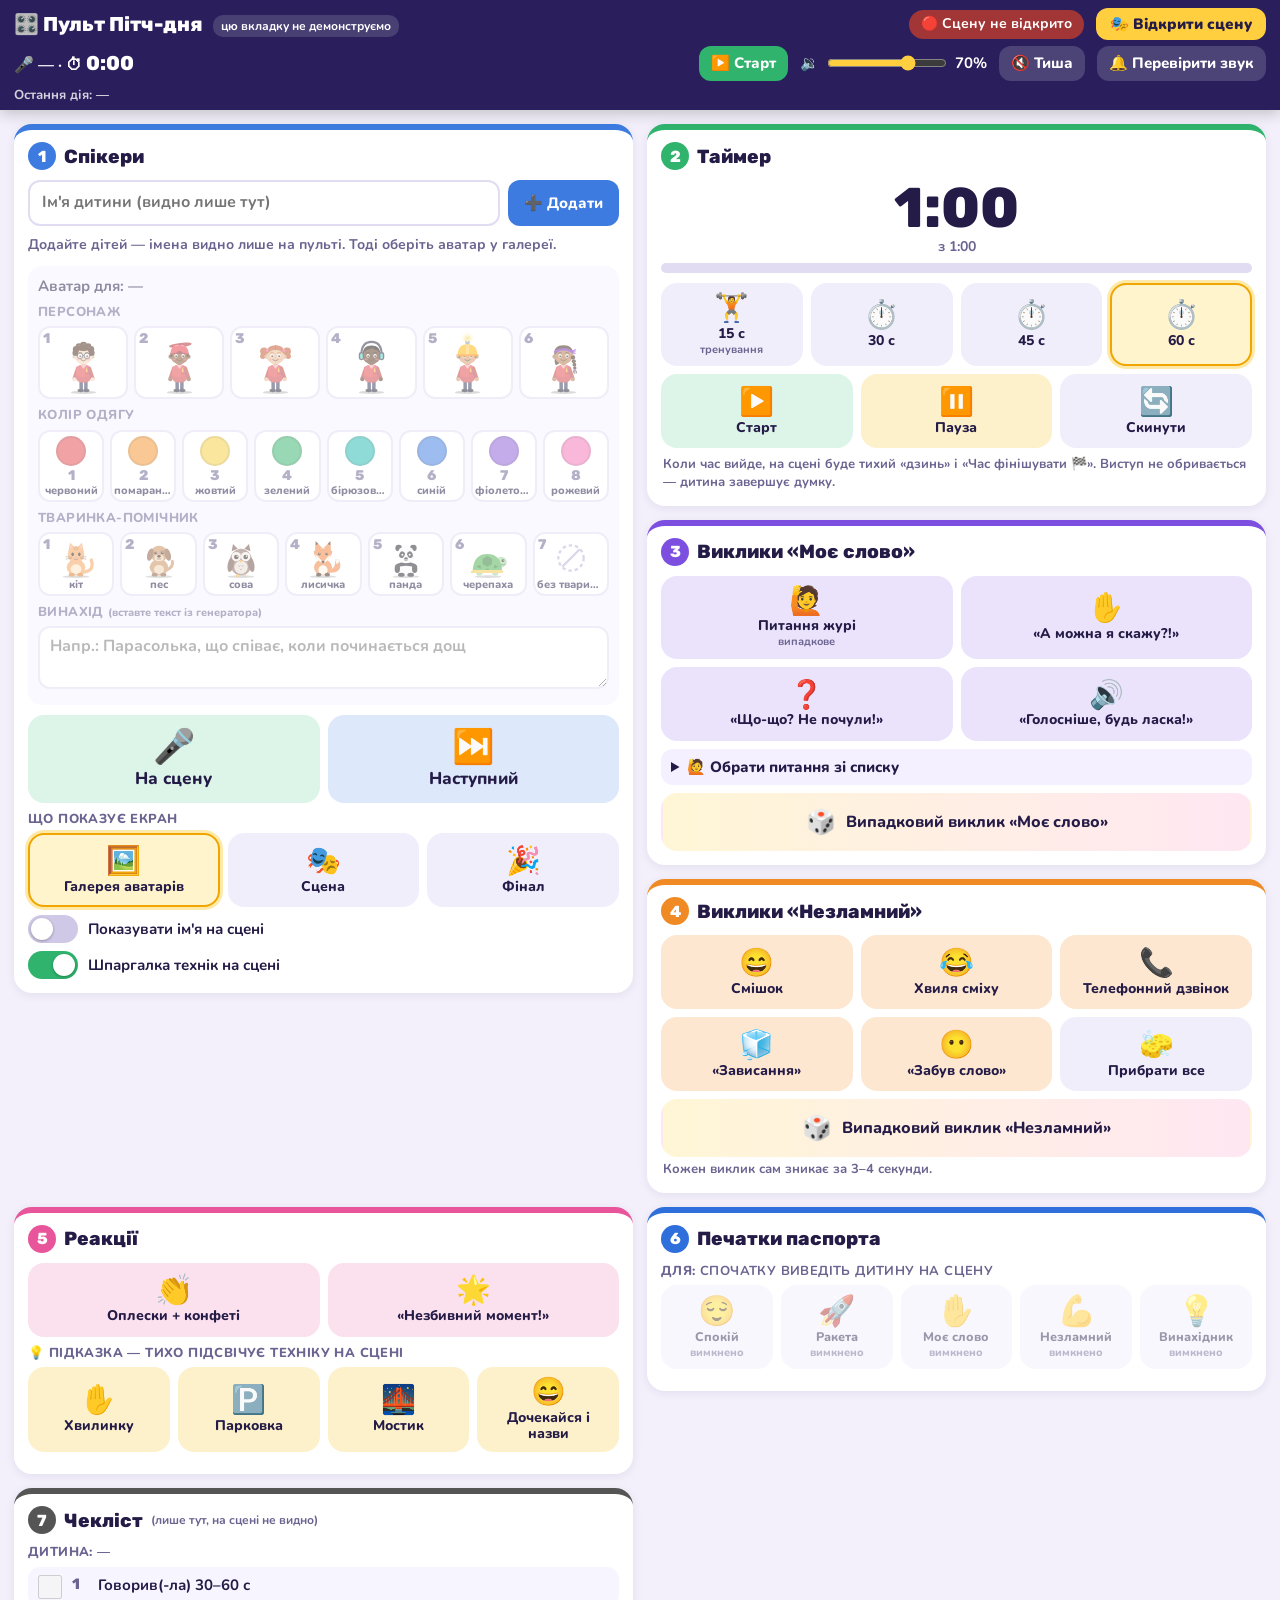
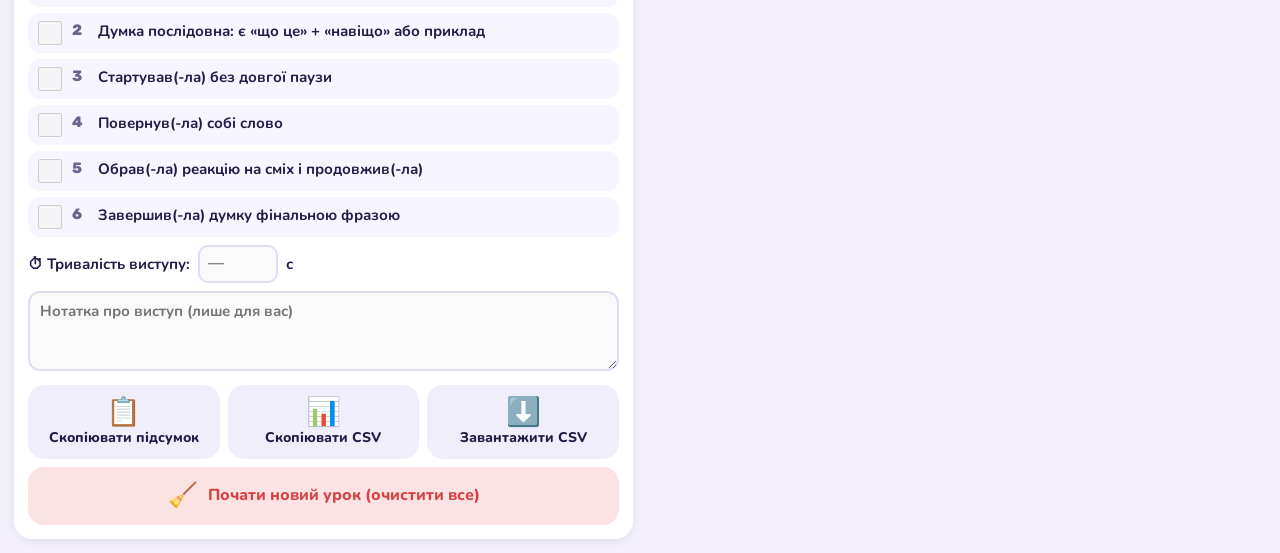
==== pult.html @ d5d0b556 "Сцена Пітч-дня: сцена, пульт, аватари, звуки, інструкція Co-Authored-By: Claude Opus 5.5 <noreply@an" ====
<!doctype html>
<html lang="uk">
<head>
  <meta charset="utf-8">
  <meta name="viewport" content="width=device-width, initial-scale=1">
  <title>Пульт Пітч-дня</title>
  <link rel="preconnect" href="https://fonts.googleapis.com">
  <link rel="preconnect" href="https://fonts.gstatic.com" crossorigin>
  <link href="https://fonts.googleapis.com/css2?family=Nunito:wght@600;700;800;900&family=Rubik:wght@700;800&display=swap" rel="stylesheet">
  <link rel="stylesheet" href="css/avatars.css">
  <link rel="stylesheet" href="css/pult.css">
</head>
<body>
  <header class="top">
    <div class="top-row">
      <div class="brand">🎛️ Пульт Пітч-дня <span class="nodemo">цю вкладку не демонструємо</span></div>
      <div id="status" class="status off">🔴 Сцену не відкрито</div>
      <a class="link-btn" href="stage.html" target="_blank" rel="noopener">🎭 Відкрити сцену</a>
    </div>
    <div class="top-row">
      <div class="now">🎤 <span id="now-name">—</span> · ⏱ <b id="now-time">0:00</b></div>
      <button id="hdr-start" class="mini-btn go" type="button">▶️ Старт</button>
      <label class="vol">🔉 <input id="volume" type="range" min="0" max="100" step="5"> <span id="vol-val">70%</span></label>
      <button id="mute" class="mini-btn" type="button">🔇 Тиша</button>
      <button id="test-sound" class="mini-btn" type="button">🔔 Перевірити звук</button>
    </div>
    <div class="last">Остання дія: <span id="last-action">—</span></div>
  </header>

  <main class="grid">
    <!-- 1. СПІКЕРИ -->
    <section class="block b-speakers">
      <h2><span class="num">1</span> Спікери</h2>
      <form id="add-form" class="add-row" autocomplete="off">
        <input id="new-name" type="text" placeholder="Ім'я дитини (видно лише тут)" maxlength="40">
        <button class="btn-inline" type="submit">➕ Додати</button>
      </form>
      <div id="speaker-list" class="speaker-list"></div>

      <div id="editor" class="editor">
        <div class="ed-title">Аватар для: <b id="ed-name">—</b></div>
        <div class="ed-label">Персонаж</div>
        <div id="pick-char" class="pick-row chars"></div>
        <div class="ed-label">Колір одягу</div>
        <div id="pick-color" class="pick-row colors"></div>
        <div class="ed-label">Тваринка-помічник</div>
        <div id="pick-pet" class="pick-row pets"></div>
        <div class="ed-label">Винахід <small>(вставте текст із генератора)</small></div>
        <textarea id="invention" rows="2" maxlength="120" placeholder="Напр.: Парасолька, що співає, коли починається дощ"></textarea>
      </div>

      <div class="btn-row two">
        <button id="to-stage" class="btn big green" type="button"><span class="e">🎤</span>На сцену</button>
        <button id="next" class="btn big blue" type="button"><span class="e">⏭️</span>Наступний</button>
      </div>

      <div class="ed-label">Що показує екран</div>
      <div class="btn-row three" id="modes">
        <button class="btn" data-mode="gallery" type="button"><span class="e">🖼️</span>Галерея аватарів</button>
        <button class="btn" data-mode="stage" type="button"><span class="e">🎭</span>Сцена</button>
        <button class="btn" data-mode="final" type="button"><span class="e">🎉</span>Фінал</button>
      </div>
      <div class="toggles">
        <label class="toggle"><input id="show-name" type="checkbox"><span></span> Показувати ім'я на сцені</label>
        <label class="toggle"><input id="show-cheat" type="checkbox"><span></span> Шпаргалка технік на сцені</label>
      </div>
    </section>

    <!-- 2. ТАЙМЕР -->
    <section class="block b-timer">
      <h2><span class="num">2</span> Таймер</h2>
      <div class="timer-box">
        <div id="t-display" class="t-display">0:00</div>
        <div class="t-of">з <span id="t-dur">1:00</span></div>
        <div class="t-bar"><div id="t-fill"></div></div>
      </div>
      <div class="btn-row four" id="durations">
        <button class="btn" data-d="15" type="button"><span class="e">🏋️</span>15 с<small>тренування</small></button>
        <button class="btn" data-d="30" type="button"><span class="e">⏱️</span>30 с</button>
        <button class="btn" data-d="45" type="button"><span class="e">⏱️</span>45 с</button>
        <button class="btn" data-d="60" type="button"><span class="e">⏱️</span>60 с</button>
      </div>
      <div class="btn-row three">
        <button id="t-start" class="btn green" type="button"><span class="e">▶️</span>Старт</button>
        <button id="t-pause" class="btn yellow" type="button"><span class="e">⏸️</span>Пауза</button>
        <button id="t-reset" class="btn" type="button"><span class="e">🔄</span>Скинути</button>
      </div>
      <p class="tip">Коли час вийде, на сцені буде тихий «дзинь» і «Час фінішувати 🏁». Виступ не обривається — дитина завершує думку.</p>
    </section>

    <!-- 3. МОЄ СЛОВО -->
    <section class="block b-word">
      <h2><span class="num">3</span> Виклики «Моє слово»</h2>
      <div class="btn-row two">
        <button class="btn violet" data-fx="question" type="button"><span class="e">🙋</span>Питання журі<small>випадкове</small></button>
        <button class="btn violet" data-fx="interrupt" type="button"><span class="e">✋</span>«А можна я скажу?!»</button>
        <button class="btn violet" data-fx="what" type="button"><span class="e">❓</span>«Що-що? Не почули!»</button>
        <button class="btn violet" data-fx="louder" type="button"><span class="e">🔊</span>«Голосніше, будь ласка!»</button>
      </div>
      <details class="questions">
        <summary>🙋 Обрати питання зі списку</summary>
        <div id="q-list" class="q-list"></div>
      </details>
      <button class="btn wide dice" data-random="word" type="button"><span class="e">🎲</span>Випадковий виклик «Моє слово»</button>
    </section>

    <!-- 4. НЕЗЛАМНИЙ -->
    <section class="block b-strong">
      <h2><span class="num">4</span> Виклики «Незламний»</h2>
      <div class="btn-row three">
        <button class="btn orange" data-fx="giggle" type="button"><span class="e">😄</span>Смішок</button>
        <button class="btn orange" data-fx="laughwave" type="button"><span class="e">😂</span>Хвиля сміху</button>
        <button class="btn orange" data-fx="phone" type="button"><span class="e">📞</span>Телефонний дзвінок</button>
        <button class="btn orange" data-fx="freeze" type="button"><span class="e">🧊</span>«Зависання»</button>
        <button class="btn orange" data-fx="forgot" type="button"><span class="e">😶</span>«Забув слово»</button>
        <button class="btn" data-fx="clear" type="button"><span class="e">🧽</span>Прибрати все</button>
      </div>
      <button class="btn wide dice" data-random="strong" type="button"><span class="e">🎲</span>Випадковий виклик «Незламний»</button>
      <p class="tip">Кожен виклик сам зникає за 3–4 секунди.</p>
    </section>

    <!-- 5. РЕАКЦІЇ -->
    <section class="block b-react">
      <h2><span class="num">5</span> Реакції</h2>
      <div class="btn-row two">
        <button class="btn pink" data-fx="applause" type="button"><span class="e">👏</span>Оплески + конфеті</button>
        <button class="btn pink" data-fx="star" type="button"><span class="e">🌟</span>«Незбивний момент!»</button>
      </div>
      <div class="ed-label">💡 Підказка — тихо підсвічує техніку на сцені</div>
      <div class="btn-row four" id="hints"></div>
    </section>

    <!-- 6. ПЕЧАТКИ -->
    <section class="block b-stamps">
      <h2><span class="num">6</span> Печатки паспорта</h2>
      <div class="ed-label">Для: <b id="stamps-for">—</b></div>
      <div class="btn-row five" id="stamp-btns"></div>
    </section>

    <!-- 7. ЧЕКЛІСТ -->
    <section class="block b-check">
      <h2><span class="num">7</span> Чекліст <small>(лише тут, на сцені не видно)</small></h2>
      <div class="ed-label">Дитина: <b id="check-for">—</b></div>
      <div id="checklist" class="checklist"></div>
      <label class="dur-row">⏱ Тривалість виступу:
        <input id="duration" type="number" min="0" max="600" placeholder="—"> с
        <span id="dur-hint" class="dur-hint"></span>
      </label>
      <textarea id="note" rows="3" placeholder="Нотатка про виступ (лише для вас)"></textarea>
      <div class="btn-row three">
        <button id="copy-text" class="btn" type="button"><span class="e">📋</span>Скопіювати підсумок</button>
        <button id="copy-csv" class="btn" type="button"><span class="e">📊</span>Скопіювати CSV</button>
        <button id="dl-csv" class="btn" type="button"><span class="e">⬇️</span>Завантажити CSV</button>
      </div>
      <button id="reset-all" class="btn wide danger" type="button"><span class="e">🧹</span>Почати новий урок (очистити все)</button>
    </section>
  </main>

  <div id="toast" class="toast"></div>

  <dialog id="copy-dialog">
    <p>Не вдалося скопіювати автоматично. Виділіть текст (Ctrl+A) і скопіюйте (Ctrl+C):</p>
    <textarea id="copy-area" rows="14"></textarea>
    <form method="dialog"><button class="btn-inline" type="submit">Готово</button></form>
  </dialog>

  <script src="js/data.js"></script>
  <script src="js/sync.js"></script>
  <script src="js/avatars.js"></script>
  <script src="js/pult.js"></script>
</body>
</html>
---- css/avatars.css ----
/* =========================================================
   Аватари: розміри й анімації (спільне для сцени і пульта)
   ========================================================= */
:root {
  --av-breathe-time: 3.4s;   /* «дихання» в очікуванні */
  --av-sway-time: 2.4s;      /* погойдування під час таймера */
  --av-blink-time: 4.6s;     /* кліпання очима */
}

.avatar { position: relative; display: flex; align-items: flex-end; height: 100%; }
.av-char-wrap { height: 100%; aspect-ratio: 200 / 302; flex: none; }
.av-char, .av-pet { display: block; width: 100%; height: 100%; overflow: visible; }
.av-pet-wrap { height: 44%; aspect-ratio: 1; flex: none; margin-left: -6%; margin-bottom: 1%; }

/* обличчя: за замовчуванням усмішка */
.m-open, .m-hmm, .p-laugh { display: none; }

/* ---------- живі анімації (лише на сцені: клас .live) ---------- */
.live .av-idle { transform-origin: 100px 282px; }
.live.breathe .av-idle { animation: av-breathe var(--av-breathe-time) ease-in-out infinite; }
.live.sway .av-idle    { animation: av-sway var(--av-sway-time) ease-in-out infinite; }
.live .eyes { transform-origin: 100px 105px; animation: av-blink var(--av-blink-time) infinite; }
.live .pet-body { transform-origin: 60px 116px; animation: pet-bob 2.3s ease-in-out infinite; }
.live .bulb-glow { transform-origin: 100px 18px; animation: bulb-glow 2.4s ease-in-out infinite; }

@keyframes av-breathe { 0%, 100% { transform: scale(1, 1); } 50% { transform: scale(1.012, 1.03); } }
@keyframes av-sway    { 0%, 100% { transform: rotate(-2.6deg); } 50% { transform: rotate(2.6deg); } }
@keyframes av-blink   { 0%, 92%, 100% { transform: scaleY(1); } 95% { transform: scaleY(.1); } }
@keyframes pet-bob    { 0%, 100% { transform: scale(1, 1); } 50% { transform: scale(1.03, .96); } }
@keyframes bulb-glow  { 0%, 100% { opacity: .18; transform: scale(.9); } 50% { opacity: .45; transform: scale(1.08); } }

/* поява на сцені */
.avatar.appear { animation: av-appear 1s cubic-bezier(.2, 1.3, .4, 1) both; }
.avatar.appear .av-pet-wrap { animation: pet-appear .7s .55s cubic-bezier(.2, 1.6, .4, 1) both; }
@keyframes av-appear {
  0% { transform: translateY(-110%) scale(.6); opacity: 0; }
  60% { opacity: 1; }
  100% { transform: none; opacity: 1; }
}
@keyframes pet-appear { 0% { transform: scale(0) translateY(40%); } 100% { transform: none; } }

/* оновлення у галереї */
.avatar.pop { animation: av-pop .5s cubic-bezier(.2, 1.6, .4, 1); }
@keyframes av-pop { 0% { transform: scale(.75); } 100% { transform: none; } }

/* «чухає потилицю» — питання журі */
.scratch .arm-r { transform-origin: 128px 166px; animation: av-scratch 2.6s ease-in-out both; }
.scratch .av-head { transform-origin: 100px 140px; animation: av-tilt 2.6s ease-in-out both; }
.scratch .m-smile { display: none; }
.scratch .m-hmm { display: inline; }
@keyframes av-scratch {
  0%   { transform: none; }
  16%  { transform: translate(-2px, -18px) rotate(-150deg); }
  28%  { transform: translate(-2px, -18px) rotate(-138deg); }
  40%  { transform: translate(-2px, -18px) rotate(-154deg); }
  52%  { transform: translate(-2px, -18px) rotate(-138deg); }
  64%  { transform: translate(-2px, -18px) rotate(-154deg); }
  84%  { transform: translate(-2px, -18px) rotate(-146deg); }
  100% { transform: none; }
}
@keyframes av-tilt { 0%, 100% { transform: none; } 20%, 80% { transform: rotate(-6deg); } }

/* радість — оплески і «незбивний момент» */
.joy .av-jump { transform-origin: 100px 282px; animation: av-jump .56s ease-out 3; }
.joy .arm-l { transform-origin: 72px 166px; animation: av-arm-l 1.8s ease-in-out both; }
.joy .arm-r { transform-origin: 128px 166px; animation: av-arm-r 1.8s ease-in-out both; }
.joy .m-smile, .joy .m-hmm { display: none; }
.joy .m-open { display: inline; }
.joy .av-pet-wrap { animation: pet-hop .5s ease-out 3; }
.joy .p-normal { display: none; }
.joy .p-laugh { display: inline; }
@keyframes av-jump { 0%, 100% { transform: none; } 40% { transform: translateY(-24px) scale(1.02, .98); } }
@keyframes av-arm-l { 0%, 100% { transform: none; } 15%, 85% { transform: rotate(140deg); } 50% { transform: rotate(125deg); } }
@keyframes av-arm-r { 0%, 100% { transform: none; } 15%, 85% { transform: rotate(-140deg); } 50% { transform: rotate(-125deg); } }

/* тваринка сміється — смішок і хвиля сміху */
.laughing .av-pet-wrap { animation: pet-hop .46s ease-out 6; }
.laughing .pet-body { animation: pet-giggle .2s linear infinite !important; }
.laughing .p-normal { display: none; }
.laughing .p-laugh { display: inline; }
@keyframes pet-hop { 0%, 100% { transform: none; } 40% { transform: translateY(-26%) rotate(-4deg); } }
@keyframes pet-giggle { 0%, 100% { transform: rotate(-3deg); } 50% { transform: rotate(3deg); } }

/* ідея — лампочка на шоломі яскравішає */
.idea .bulb { fill: #fffbe0; }
.idea .bulb-glow { animation: none !important; opacity: .85; transform: scale(1.5); transform-origin: 100px 18px; transition: all .3s; }
---- css/pult.css ----
/* =========================================================
   ПУЛЬТ ПІТЧ-ДНЯ (не демонструється)
   Кольори й шрифти — тут, на початку файлу.
   ========================================================= */
:root {
  --font-main: 'Nunito', 'Segoe UI', Arial, sans-serif;
  --font-title: 'Rubik', 'Nunito', 'Segoe UI', Arial, sans-serif;

  --bg: #f3f0fb;
  --panel: #ffffff;
  --text: #241b47;
  --muted: #6b6390;
  --line: #e2dcf3;
  --header: #2a1f5c;
  --header-text: #ffffff;

  --btn: #f1eefb;
  --btn-hover: #e6e0fa;
  --sel: #ffcf3f;
  --sel-ring: #f0a500;

  --green: #2fb36d;
  --blue: #3d7be0;
  --yellow: #f7c331;
  --violet: #7c4fe0;
  --orange: #f08a24;
  --pink: #e8559b;
  --danger: #d64545;

  /* кольори смужок блоків */
  --b1: #3d7be0;
  --b2: #2fb36d;
  --b3: #7c4fe0;
  --b4: #f08a24;
  --b5: #e8559b;
  --b6: #2f6fdb;
  --b7: #555;
}

* { box-sizing: border-box; }
body { margin: 0; background: var(--bg); color: var(--text); font: 700 15px/1.35 var(--font-main); }
button, input, textarea { font: inherit; color: inherit; }

/* ---------- шапка ---------- */
.top { position: sticky; top: 0; z-index: 20; background: var(--header); color: var(--header-text); padding: 8px 14px 6px; box-shadow: 0 4px 14px rgba(0,0,0,.2); }
.top-row { display: flex; flex-wrap: wrap; align-items: center; gap: 8px 12px; margin-bottom: 6px; }
.brand { font: 800 20px var(--font-title); margin-right: auto; }
.nodemo { font: 700 12px var(--font-main); background: rgba(255,255,255,.14); padding: 3px 8px; border-radius: 10px; margin-left: 6px; vertical-align: middle; }
.status { padding: 5px 12px; border-radius: 20px; font-size: 14px; background: rgba(255,255,255,.14); }
.status.ok { background: #1f8a52; }
.status.warn { background: #b88400; }
.status.off { background: #a23535; }
.link-btn { color: var(--text); background: var(--sel); padding: 6px 14px; border-radius: 12px; text-decoration: none; font-weight: 900; }
.now { margin-right: auto; font-size: 16px; }
.now b { font: 800 20px var(--font-title); }
.now b.over { color: #ffd23f; }
.mini-btn { border: 0; border-radius: 12px; padding: 7px 12px; background: rgba(255,255,255,.16); color: #fff; cursor: pointer; font-weight: 800; }
.mini-btn:hover { background: rgba(255,255,255,.26); }
.mini-btn.go { background: var(--green); }
.mini-btn.on { background: var(--danger); }
.vol { display: flex; align-items: center; gap: 6px; }
.vol input { width: 120px; accent-color: var(--sel); }
.last { font-size: 13px; opacity: .8; white-space: nowrap; overflow: hidden; text-overflow: ellipsis; }

/* ---------- сітка блоків ---------- */
.grid { display: grid; gap: 14px; padding: 14px; grid-template-columns: 1fr; max-width: 1700px; margin: 0 auto; }
@media (min-width: 960px) {
  .grid { grid-template-columns: 1fr 1fr; }
  .b-speakers { grid-row: span 3; }
}
@media (min-width: 1440px) {
  .grid { grid-template-columns: 1.15fr 1fr 1fr; }
  .b-speakers { grid-row: span 4; }
  .b-check { grid-row: span 2; }
}
.block { background: var(--panel); border-radius: 18px; padding: 12px 14px 14px; box-shadow: 0 2px 10px rgba(40, 20, 100, .08); border-top: 6px solid var(--bc, #999); align-self: start; }
.block h2 { margin: 0 0 10px; font: 800 19px var(--font-title); display: flex; align-items: center; gap: 8px; }
.block h2 small { font: 700 12px var(--font-main); color: var(--muted); }
.num { width: 28px; height: 28px; border-radius: 50%; background: var(--bc); color: #fff; display: inline-flex; align-items: center; justify-content: center; font-size: 16px; }
.b-speakers { --bc: var(--b1); }
.b-timer { --bc: var(--b2); }
.b-word { --bc: var(--b3); }
.b-strong { --bc: var(--b4); }
.b-react { --bc: var(--b5); }
.b-stamps { --bc: var(--b6); }
.b-check { --bc: var(--b7); }

/* ---------- кнопки ---------- */
.btn-row { display: grid; gap: 8px; margin-bottom: 8px; }
.btn-row.two { grid-template-columns: repeat(2, minmax(0, 1fr)); }
.btn-row.three { grid-template-columns: repeat(3, minmax(0, 1fr)); }
.btn-row.four { grid-template-columns: repeat(4, minmax(0, 1fr)); }
.btn-row.five { grid-template-columns: repeat(5, minmax(0, 1fr)); }
@media (max-width: 520px) { .btn-row.four, .btn-row.five { grid-template-columns: repeat(3, minmax(0, 1fr)); } }
.btn {
  border: 2px solid transparent; border-radius: 16px; background: var(--btn); cursor: pointer;
  min-height: 74px; padding: 8px 6px; display: flex; flex-direction: column; align-items: center; justify-content: center; gap: 2px;
  font-weight: 800; font-size: 14px; line-height: 1.15; text-align: center; transition: transform .08s, background .15s;
}
.btn .e { font-size: 28px; line-height: 1.1; }
.btn small { font-size: 11px; font-weight: 700; color: var(--muted); }
.btn:hover { background: var(--btn-hover); }
.btn:active { transform: scale(.96); }
.btn.big { min-height: 88px; font-size: 17px; }
.btn.big .e { font-size: 34px; }
.btn.wide { width: 100%; min-height: 58px; flex-direction: row; gap: 10px; font-size: 16px; }
.btn.wide .e { font-size: 24px; }
.btn.green  { background: #dcf5e8; } .btn.green:hover  { background: #c8eed9; }
.btn.blue   { background: #dde8fb; } .btn.blue:hover   { background: #c9daf8; }
.btn.yellow { background: #fdf1cc; } .btn.yellow:hover { background: #fbe7a8; }
.btn.violet { background: #ebe3fc; } .btn.violet:hover { background: #ddd0fa; }
.btn.orange { background: #fde7d1; } .btn.orange:hover { background: #fbd7b3; }
.btn.pink   { background: #fbe0ee; } .btn.pink:hover   { background: #f8cbe2; }
.btn.danger { background: #fbe3e3; color: var(--danger); margin-top: 8px; }
.btn.dice { background: linear-gradient(90deg, #fff6d6, #ffe7f2); }
.btn.sel { border-color: var(--sel-ring); background: #fff4cc; box-shadow: 0 0 0 3px rgba(255, 207, 63, .45); }
.btn.fired { animation: fired .5s; }
@keyframes fired { 0% { box-shadow: 0 0 0 0 rgba(124, 79, 224, .7); } 100% { box-shadow: 0 0 0 14px rgba(124, 79, 224, 0); } }
.btn:disabled { opacity: .45; cursor: not-allowed; }
.btn-inline { border: 0; border-radius: 12px; padding: 10px 16px; background: var(--blue); color: #fff; cursor: pointer; font-weight: 800; white-space: nowrap; }

.tip { margin: 4px 2px 0; font-size: 13px; color: var(--muted); font-weight: 700; }

/* ---------- спікери ---------- */
.add-row { display: flex; gap: 8px; margin-bottom: 10px; }
.add-row input { flex: 1; min-width: 0; border: 2px solid var(--line); border-radius: 12px; padding: 10px 12px; font-size: 16px; }
.speaker-list { display: flex; flex-wrap: wrap; gap: 8px; margin-bottom: 10px; min-height: 20px; }
.speaker-list .empty { color: var(--muted); font-size: 14px; }
.chip {
  display: flex; align-items: center; gap: 6px; padding: 4px 6px 4px 4px; border-radius: 14px;
  border: 2px solid var(--line); background: #faf9ff; cursor: pointer; position: relative;
}
.chip.sel { border-color: var(--sel-ring); background: #fff4cc; }
.chip .mini { width: 34px; height: 46px; flex: none; }
.chip .mini svg { width: 100%; height: 100%; }
.chip .nm { font-weight: 800; max-width: 130px; overflow: hidden; text-overflow: ellipsis; white-space: nowrap; }
.chip .live-mark { font-size: 15px; }
.chip .del { border: 0; background: transparent; cursor: pointer; font-size: 14px; color: var(--muted); padding: 2px 4px; border-radius: 8px; }
.chip .del:hover { background: #fde2e2; color: var(--danger); }
.chip .done { font-size: 13px; }

.editor { background: #f7f5ff; border-radius: 14px; padding: 10px; margin-bottom: 10px; }
.editor.disabled { opacity: .5; pointer-events: none; }
.ed-title { font-size: 15px; margin-bottom: 4px; }
.ed-label { font-size: 13px; color: var(--muted); font-weight: 800; margin: 8px 0 5px; text-transform: uppercase; letter-spacing: .4px; }
.ed-label small { text-transform: none; letter-spacing: 0; }
.pick-row { display: grid; gap: 6px; }
.pick-row.chars { grid-template-columns: repeat(6, minmax(0, 1fr)); }
.pick-row.colors { grid-template-columns: repeat(8, minmax(0, 1fr)); }
.pick-row.pets { grid-template-columns: repeat(7, minmax(0, 1fr)); }
.pick {
  border: 2px solid var(--line); background: #fff; border-radius: 12px; cursor: pointer; padding: 4px 2px 3px;
  display: flex; flex-direction: column; align-items: center; gap: 1px; position: relative; font-size: 11px; font-weight: 800;
}
.pick:hover { border-color: #c7bdf0; }
.pick.sel { border-color: var(--sel-ring); background: #fff4cc; box-shadow: 0 0 0 3px rgba(255, 207, 63, .45); }
.pick .n { position: absolute; left: 3px; top: 2px; font: 800 14px var(--font-title); color: var(--muted); }
.pick.sel .n { color: var(--text); }
.chars .pick svg { height: 62px; width: auto; }
.pets .pick svg { width: 40px; height: 40px; }
.colors .pick .sw { width: 30px; height: 30px; border-radius: 50%; border: 2px solid rgba(0,0,0,.12); }
.colors .pick .n { position: static; }
.pick .lbl { line-height: 1.05; text-align: center; white-space: nowrap; overflow: hidden; text-overflow: ellipsis; max-width: 100%; }
#invention { width: 100%; border: 2px solid var(--line); border-radius: 12px; padding: 8px 10px; resize: vertical; font-size: 16px; }

.toggles { display: flex; flex-direction: column; gap: 8px; margin-top: 4px; }
.toggle { display: flex; align-items: center; gap: 10px; cursor: pointer; font-size: 15px; }
.toggle input { position: absolute; opacity: 0; }
.toggle span { width: 50px; height: 28px; border-radius: 20px; background: #cfc8e6; position: relative; flex: none; transition: background .2s; }
.toggle span::after { content: ''; position: absolute; left: 3px; top: 3px; width: 22px; height: 22px; border-radius: 50%; background: #fff; transition: transform .2s; box-shadow: 0 1px 3px rgba(0,0,0,.3); }
.toggle input:checked + span { background: var(--green); }
.toggle input:checked + span::after { transform: translateX(22px); }
.toggle input:focus-visible + span { outline: 3px solid var(--sel); }

/* ---------- таймер ---------- */
.timer-box { text-align: center; margin-bottom: 10px; }
.t-display { font: 800 56px/1 var(--font-title); }
.t-display.warn { color: #c99500; }
.t-display.over { color: var(--danger); }
.t-of { color: var(--muted); font-size: 14px; margin-top: 2px; }
.t-bar { height: 10px; border-radius: 6px; background: var(--line); overflow: hidden; margin-top: 6px; }
#t-fill { height: 100%; width: 0; background: var(--green); transition: width .2s linear; }
#t-fill.warn { background: var(--yellow); }

/* ---------- питання ---------- */
.questions { margin-bottom: 8px; }
.questions summary { cursor: pointer; padding: 8px 10px; border-radius: 12px; background: #f4f0ff; font-weight: 800; }
.q-list { display: grid; grid-template-columns: 1fr 1fr; gap: 6px; margin-top: 6px; }
.q-btn { border: 2px solid var(--line); background: #fff; border-radius: 12px; padding: 8px; cursor: pointer; text-align: left; font-size: 14px; font-weight: 700; }
.q-btn:hover { border-color: var(--violet); }

/* ---------- печатки ---------- */
.stamp-btn { font-size: 12.5px; padding: 8px 2px; }
.stamp-btn .e { font-size: 30px; }
.stamp-btn.on { background: color-mix(in srgb, var(--ink) 18%, white); border-color: var(--ink); color: var(--ink); }
.stamp-btn .st { font-size: 11px; font-weight: 800; color: var(--muted); }
.stamp-btn.on .st { color: var(--ink); }

/* ---------- чекліст ---------- */
.checklist { display: flex; flex-direction: column; gap: 6px; margin-bottom: 8px; }
.check { display: flex; align-items: flex-start; gap: 10px; padding: 8px 10px; border-radius: 12px; background: #f7f5ff; cursor: pointer; font-size: 15px; }
.check input { width: 24px; height: 24px; flex: none; accent-color: var(--green); margin: 0; }
.check.on { background: #dcf5e8; }
.check .cn { font: 800 15px var(--font-title); color: var(--muted); width: 16px; flex: none; }
.dur-row { display: flex; align-items: center; gap: 8px; flex-wrap: wrap; margin: 6px 0 8px; }
.dur-row input { width: 80px; border: 2px solid var(--line); border-radius: 10px; padding: 6px 8px; font-size: 16px; }
.dur-hint { font-size: 13px; padding: 2px 8px; border-radius: 8px; }
.dur-hint.ok { background: #dcf5e8; color: #1f7a4a; }
.dur-hint.no { background: #fdf1cc; color: #8a6500; }
#note { width: 100%; border: 2px solid var(--line); border-radius: 12px; padding: 8px 10px; resize: vertical; margin-bottom: 8px; font-size: 15px; }

/* ---------- повідомлення ---------- */
.toast { position: fixed; left: 50%; bottom: 24px; transform: translateX(-50%) translateY(30px); background: var(--header); color: #fff; padding: 12px 20px; border-radius: 14px; font-weight: 800; opacity: 0; pointer-events: none; transition: all .3s; z-index: 50; max-width: 90vw; text-align: center; }
.toast.show { opacity: 1; transform: translateX(-50%); }
dialog { border: 0; border-radius: 16px; padding: 18px; width: min(640px, 92vw); }
dialog textarea { width: 100%; font: 600 13px monospace; }
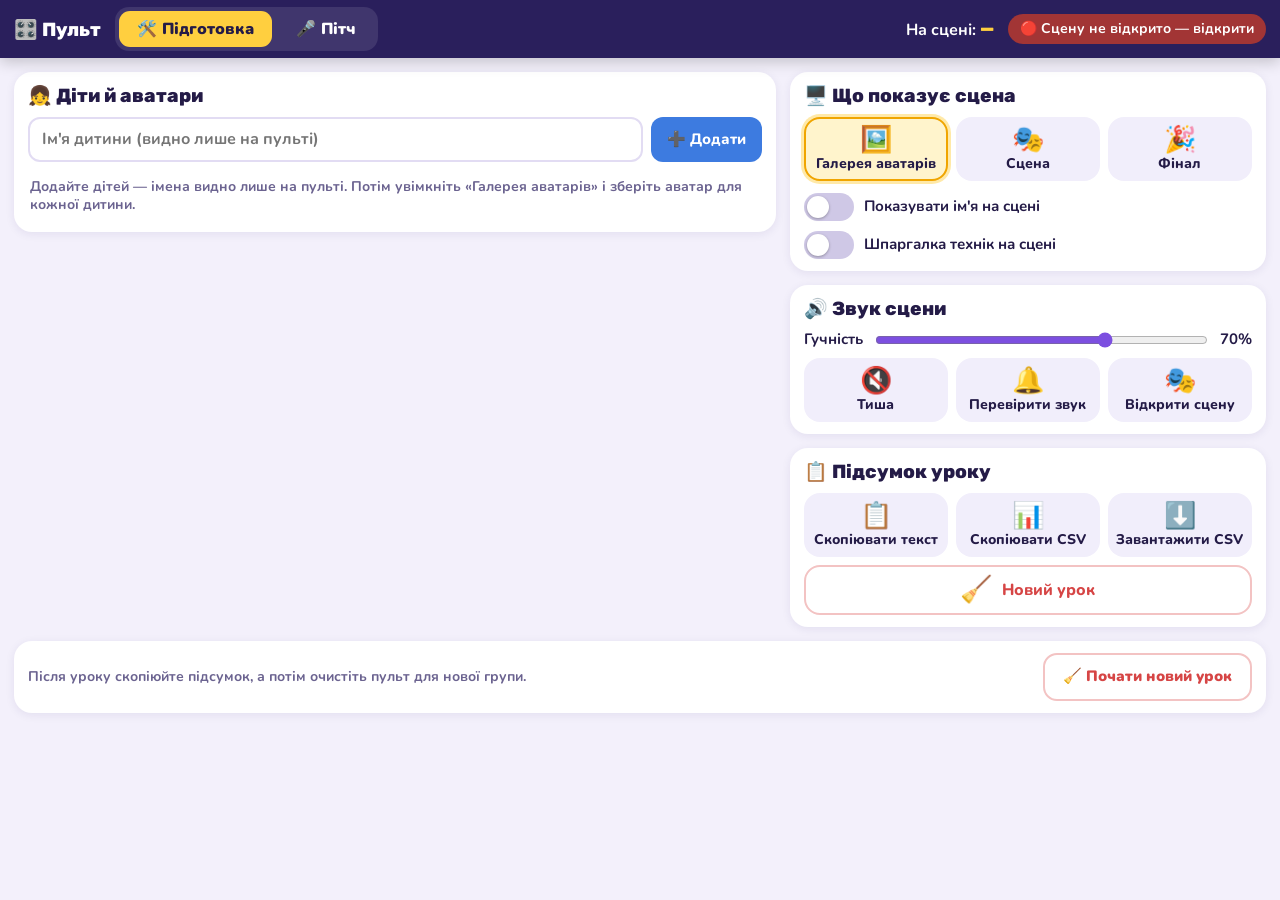
==== commit c6c9071b: "Пульт: вкладки «Підготовка» і «Пітч», сцена лише для фінальних пітчів - Пульт розділено на «Підготов" ====
--- a/pult.html
+++ b/pult.html
@@ -11,149 +11,121 @@
   <link rel="stylesheet" href="css/pult.css">
 </head>
 <body>
+  <!-- ШАПКА: вкладки, поточна дитина, стан сцени -->
   <header class="top">
-    <div class="top-row">
-      <div class="brand">🎛️ Пульт Пітч-дня <span class="nodemo">цю вкладку не демонструємо</span></div>
-      <div id="status" class="status off">🔴 Сцену не відкрито</div>
-      <a class="link-btn" href="stage.html" target="_blank" rel="noopener">🎭 Відкрити сцену</a>
-    </div>
-    <div class="top-row">
-      <div class="now">🎤 <span id="now-name">—</span> · ⏱ <b id="now-time">0:00</b></div>
-      <button id="hdr-start" class="mini-btn go" type="button">▶️ Старт</button>
-      <label class="vol">🔉 <input id="volume" type="range" min="0" max="100" step="5"> <span id="vol-val">70%</span></label>
-      <button id="mute" class="mini-btn" type="button">🔇 Тиша</button>
-      <button id="test-sound" class="mini-btn" type="button">🔔 Перевірити звук</button>
-    </div>
-    <div class="last">Остання дія: <span id="last-action">—</span></div>
+    <div class="brand" title="Цю вкладку не демонструємо">🎛️ Пульт</div>
+    <nav class="tabs" role="tablist">
+      <button class="tab" data-tab="prep" type="button" role="tab">🛠️ Підготовка</button>
+      <button class="tab" data-tab="pitch" type="button" role="tab">🎤 Пітч</button>
+    </nav>
+    <div class="now">На сцені: <b id="now-name">—</b></div>
+    <a id="status" class="status off" href="stage.html" target="_blank" rel="noopener">🔴 Сцену не відкрито</a>
   </header>
 
-  <main class="grid">
-    <!-- 1. СПІКЕРИ -->
-    <section class="block b-speakers">
-      <h2><span class="num">1</span> Спікери</h2>
+  <!-- ================= ПІДГОТОВКА ================= -->
+  <main id="tab-prep" class="tab-page prep">
+    <section class="card kids">
+      <h2>👧 Діти й аватари</h2>
       <form id="add-form" class="add-row" autocomplete="off">
-        <input id="new-name" type="text" placeholder="Ім'я дитини (видно лише тут)" maxlength="40">
+        <input id="new-name" type="text" placeholder="Ім'я дитини (видно лише на пульті)" maxlength="40">
         <button class="btn-inline" type="submit">➕ Додати</button>
       </form>
-      <div id="speaker-list" class="speaker-list"></div>
-
-      <div id="editor" class="editor">
-        <div class="ed-title">Аватар для: <b id="ed-name">—</b></div>
-        <div class="ed-label">Персонаж</div>
-        <div id="pick-char" class="pick-row chars"></div>
-        <div class="ed-label">Колір одягу</div>
-        <div id="pick-color" class="pick-row colors"></div>
-        <div class="ed-label">Тваринка-помічник</div>
-        <div id="pick-pet" class="pick-row pets"></div>
-        <div class="ed-label">Винахід <small>(вставте текст із генератора)</small></div>
-        <textarea id="invention" rows="2" maxlength="120" placeholder="Напр.: Парасолька, що співає, коли починається дощ"></textarea>
-      </div>
-
-      <div class="btn-row two">
-        <button id="to-stage" class="btn big green" type="button"><span class="e">🎤</span>На сцену</button>
-        <button id="next" class="btn big blue" type="button"><span class="e">⏭️</span>Наступний</button>
-      </div>
-
-      <div class="ed-label">Що показує екран</div>
-      <div class="btn-row three" id="modes">
-        <button class="btn" data-mode="gallery" type="button"><span class="e">🖼️</span>Галерея аватарів</button>
-        <button class="btn" data-mode="stage" type="button"><span class="e">🎭</span>Сцена</button>
-        <button class="btn" data-mode="final" type="button"><span class="e">🎉</span>Фінал</button>
-      </div>
-      <div class="toggles">
-        <label class="toggle"><input id="show-name" type="checkbox"><span></span> Показувати ім'я на сцені</label>
-        <label class="toggle"><input id="show-cheat" type="checkbox"><span></span> Шпаргалка технік на сцені</label>
-      </div>
+      <div id="kid-list" class="kid-list"></div>
     </section>
 
-    <!-- 2. ТАЙМЕР -->
-    <section class="block b-timer">
-      <h2><span class="num">2</span> Таймер</h2>
-      <div class="timer-box">
-        <div id="t-display" class="t-display">0:00</div>
-        <div class="t-of">з <span id="t-dur">1:00</span></div>
+    <div class="side">
+      <section class="card">
+        <h2>🖥️ Що показує сцена</h2>
+        <div class="btn-row three" id="modes">
+          <button class="btn" data-mode="gallery" type="button"><span class="e">🖼️</span>Галерея аватарів</button>
+          <button class="btn" data-mode="stage" type="button"><span class="e">🎭</span>Сцена</button>
+          <button class="btn" data-mode="final" type="button"><span class="e">🎉</span>Фінал</button>
+        </div>
+        <div class="toggles">
+          <label class="toggle"><input id="show-name" type="checkbox"><span></span> Показувати ім'я на сцені</label>
+          <label class="toggle"><input id="show-cheat" type="checkbox"><span></span> Шпаргалка технік на сцені</label>
+        </div>
+      </section>
+
+      <section class="card">
+        <h2>🔊 Звук сцени</h2>
+        <label class="vol">Гучність <input id="volume" type="range" min="0" max="100" step="5"> <b id="vol-val">70%</b></label>
+        <div class="btn-row three">
+          <button id="mute" class="btn" type="button"><span class="e">🔇</span>Тиша</button>
+          <button id="test-sound" class="btn" type="button"><span class="e">🔔</span>Перевірити звук</button>
+          <a class="btn" href="stage.html" target="_blank" rel="noopener"><span class="e">🎭</span>Відкрити сцену</a>
+        </div>
+      </section>
+
+      <section class="card">
+        <h2>📋 Підсумок уроку</h2>
+        <div class="btn-row three">
+          <button id="copy-text" class="btn" type="button"><span class="e">📋</span>Скопіювати текст</button>
+          <button id="copy-csv" class="btn" type="button"><span class="e">📊</span>Скопіювати CSV</button>
+          <button id="dl-csv" class="btn" type="button"><span class="e">⬇️</span>Завантажити CSV</button>
+        </div>
+        <div id="reset-zone-top" class="reset-zone" data-zone="top"></div>
+      </section>
+    </div>
+
+    <section class="card danger-zone">
+      <div id="reset-zone" class="reset-zone" data-zone="bottom"></div>
+    </section>
+  </main>
+
+  <!-- ================= ПІТЧ (один екран без прокрутки) ================= -->
+  <main id="tab-pitch" class="tab-page pitch">
+    <!-- колонка 1: дитина + таймер -->
+    <div class="col">
+      <section class="card now-card">
+        <div id="p-avatar" class="p-avatar"></div>
+        <div id="p-name" class="p-name">—</div>
+        <div id="p-invention" class="p-invention"></div>
+      </section>
+      <section class="card timer-card">
+        <div class="timer-head">
+          <div id="t-display" class="t-display">1:00</div>
+          <button id="p-mute" class="mute-mini" type="button" title="Тиша на сцені">🔇</button>
+        </div>
+        <div id="t-state" class="t-state">готово до старту</div>
         <div class="t-bar"><div id="t-fill"></div></div>
-      </div>
-      <div class="btn-row four" id="durations">
-        <button class="btn" data-d="15" type="button"><span class="e">🏋️</span>15 с<small>тренування</small></button>
-        <button class="btn" data-d="30" type="button"><span class="e">⏱️</span>30 с</button>
-        <button class="btn" data-d="45" type="button"><span class="e">⏱️</span>45 с</button>
-        <button class="btn" data-d="60" type="button"><span class="e">⏱️</span>60 с</button>
-      </div>
-      <div class="btn-row three">
-        <button id="t-start" class="btn green" type="button"><span class="e">▶️</span>Старт</button>
-        <button id="t-pause" class="btn yellow" type="button"><span class="e">⏸️</span>Пауза</button>
-        <button id="t-reset" class="btn" type="button"><span class="e">🔄</span>Скинути</button>
-      </div>
-      <p class="tip">Коли час вийде, на сцені буде тихий «дзинь» і «Час фінішувати 🏁». Виступ не обривається — дитина завершує думку.</p>
-    </section>
+        <div class="btn-row three" id="durations"></div>
+        <div class="btn-row three">
+          <button id="t-start" class="btn green" type="button"><span class="e">▶️</span>Старт</button>
+          <button id="t-pause" class="btn yellow" type="button"><span class="e">⏸️</span>Пауза</button>
+          <button id="t-reset" class="btn" type="button"><span class="e">🔄</span>Скинути</button>
+        </div>
+      </section>
+    </div>
 
-    <!-- 3. МОЄ СЛОВО -->
-    <section class="block b-word">
-      <h2><span class="num">3</span> Виклики «Моє слово»</h2>
-      <div class="btn-row two">
-        <button class="btn violet" data-fx="question" type="button"><span class="e">🙋</span>Питання журі<small>випадкове</small></button>
-        <button class="btn violet" data-fx="interrupt" type="button"><span class="e">✋</span>«А можна я скажу?!»</button>
-        <button class="btn violet" data-fx="what" type="button"><span class="e">❓</span>«Що-що? Не почули!»</button>
-        <button class="btn violet" data-fx="louder" type="button"><span class="e">🔊</span>«Голосніше, будь ласка!»</button>
-      </div>
-      <details class="questions">
-        <summary>🙋 Обрати питання зі списку</summary>
-        <div id="q-list" class="q-list"></div>
-      </details>
-      <button class="btn wide dice" data-random="word" type="button"><span class="e">🎲</span>Випадковий виклик «Моє слово»</button>
-    </section>
+    <!-- колонка 2: журі й реакції -->
+    <div class="col">
+      <section class="card jury-card">
+        <button class="btn huge violet" data-fx="question" type="button"><span class="e">🙋</span>Питання журі<small>випадкове</small></button>
+        <details class="questions">
+          <summary>Обрати питання зі списку</summary>
+          <div id="q-list" class="q-list"></div>
+        </details>
+      </section>
+      <section class="card react-card">
+        <div class="btn-row two">
+          <button class="btn big pink" data-fx="applause" type="button"><span class="e">👏</span>Оплески</button>
+          <button class="btn big pink" data-fx="star" type="button"><span class="e">🌟</span>Незбивний момент</button>
+        </div>
+        <button id="p-stamp" class="btn wide stamp-btn" type="button" style="--ink:#c2185b"><span class="e">💡</span><span id="p-stamp-label">Печатка «Винахідник»</span></button>
+      </section>
+    </div>
 
-    <!-- 4. НЕЗЛАМНИЙ -->
-    <section class="block b-strong">
-      <h2><span class="num">4</span> Виклики «Незламний»</h2>
-      <div class="btn-row three">
-        <button class="btn orange" data-fx="giggle" type="button"><span class="e">😄</span>Смішок</button>
-        <button class="btn orange" data-fx="laughwave" type="button"><span class="e">😂</span>Хвиля сміху</button>
-        <button class="btn orange" data-fx="phone" type="button"><span class="e">📞</span>Телефонний дзвінок</button>
-        <button class="btn orange" data-fx="freeze" type="button"><span class="e">🧊</span>«Зависання»</button>
-        <button class="btn orange" data-fx="forgot" type="button"><span class="e">😶</span>«Забув слово»</button>
-        <button class="btn" data-fx="clear" type="button"><span class="e">🧽</span>Прибрати все</button>
-      </div>
-      <button class="btn wide dice" data-random="strong" type="button"><span class="e">🎲</span>Випадковий виклик «Незламний»</button>
-      <p class="tip">Кожен виклик сам зникає за 3–4 секунди.</p>
-    </section>
-
-    <!-- 5. РЕАКЦІЇ -->
-    <section class="block b-react">
-      <h2><span class="num">5</span> Реакції</h2>
-      <div class="btn-row two">
-        <button class="btn pink" data-fx="applause" type="button"><span class="e">👏</span>Оплески + конфеті</button>
-        <button class="btn pink" data-fx="star" type="button"><span class="e">🌟</span>«Незбивний момент!»</button>
-      </div>
-      <div class="ed-label">💡 Підказка — тихо підсвічує техніку на сцені</div>
-      <div class="btn-row four" id="hints"></div>
-    </section>
-
-    <!-- 6. ПЕЧАТКИ -->
-    <section class="block b-stamps">
-      <h2><span class="num">6</span> Печатки паспорта</h2>
-      <div class="ed-label">Для: <b id="stamps-for">—</b></div>
-      <div class="btn-row five" id="stamp-btns"></div>
-    </section>
-
-    <!-- 7. ЧЕКЛІСТ -->
-    <section class="block b-check">
-      <h2><span class="num">7</span> Чекліст <small>(лише тут, на сцені не видно)</small></h2>
-      <div class="ed-label">Дитина: <b id="check-for">—</b></div>
-      <div id="checklist" class="checklist"></div>
-      <label class="dur-row">⏱ Тривалість виступу:
-        <input id="duration" type="number" min="0" max="600" placeholder="—"> с
-        <span id="dur-hint" class="dur-hint"></span>
-      </label>
-      <textarea id="note" rows="3" placeholder="Нотатка про виступ (лише для вас)"></textarea>
-      <div class="btn-row three">
-        <button id="copy-text" class="btn" type="button"><span class="e">📋</span>Скопіювати підсумок</button>
-        <button id="copy-csv" class="btn" type="button"><span class="e">📊</span>Скопіювати CSV</button>
-        <button id="dl-csv" class="btn" type="button"><span class="e">⬇️</span>Завантажити CSV</button>
-      </div>
-      <button id="reset-all" class="btn wide danger" type="button"><span class="e">🧹</span>Почати новий урок (очистити все)</button>
-    </section>
+    <!-- колонка 3: чекліст + наступний -->
+    <div class="col">
+      <section class="card check-card">
+        <h3>Чекліст: <b id="check-for">—</b> <small>(на сцені не видно)</small></h3>
+        <div id="checklist" class="checklist"></div>
+        <label class="dur-row">⏱ Тривалість: <input id="duration" type="number" min="0" max="600" placeholder="—"> с <span id="dur-hint" class="dur-hint"></span></label>
+        <textarea id="note" placeholder="Нотатка про виступ (лише для вас)"></textarea>
+      </section>
+      <button id="next" class="btn next-btn" type="button">Наступний ▶</button>
+    </div>
   </main>
 
   <div id="toast" class="toast"></div>
--- a/css/pult.css
+++ b/css/pult.css
@@ -11,6 +11,7 @@
   --text: #241b47;
   --muted: #6b6390;
   --line: #e2dcf3;
+  --soft: #f7f5ff;
   --header: #2a1f5c;
   --header-text: #ffffff;
 
@@ -18,196 +19,240 @@
   --btn-hover: #e6e0fa;
   --sel: #ffcf3f;
   --sel-ring: #f0a500;
+  --sel-bg: #fff4cc;
 
   --green: #2fb36d;
   --blue: #3d7be0;
   --yellow: #f7c331;
   --violet: #7c4fe0;
-  --orange: #f08a24;
   --pink: #e8559b;
   --danger: #d64545;
 
-  /* кольори смужок блоків */
-  --b1: #3d7be0;
-  --b2: #2fb36d;
-  --b3: #7c4fe0;
-  --b4: #f08a24;
-  --b5: #e8559b;
-  --b6: #2f6fdb;
-  --b7: #555;
+  --hdr: 58px;   /* висота шапки */
 }
 
 * { box-sizing: border-box; }
-body { margin: 0; background: var(--bg); color: var(--text); font: 700 15px/1.35 var(--font-main); }
+body { margin: 0; background: var(--bg); color: var(--text); font: 700 15px/1.3 var(--font-main); }
 button, input, textarea { font: inherit; color: inherit; }
+[hidden] { display: none !important; }
 
 /* ---------- шапка ---------- */
-.top { position: sticky; top: 0; z-index: 20; background: var(--header); color: var(--header-text); padding: 8px 14px 6px; box-shadow: 0 4px 14px rgba(0,0,0,.2); }
-.top-row { display: flex; flex-wrap: wrap; align-items: center; gap: 8px 12px; margin-bottom: 6px; }
-.brand { font: 800 20px var(--font-title); margin-right: auto; }
-.nodemo { font: 700 12px var(--font-main); background: rgba(255,255,255,.14); padding: 3px 8px; border-radius: 10px; margin-left: 6px; vertical-align: middle; }
-.status { padding: 5px 12px; border-radius: 20px; font-size: 14px; background: rgba(255,255,255,.14); }
-.status.ok { background: #1f8a52; }
-.status.warn { background: #b88400; }
+.top {
+  position: sticky; top: 0; z-index: 20; height: var(--hdr);
+  display: flex; align-items: center; gap: 14px; padding: 0 14px;
+  background: var(--header); color: var(--header-text); box-shadow: 0 4px 14px rgba(0,0,0,.2);
+}
+.brand { font: 800 19px var(--font-title); white-space: nowrap; }
+.tabs { display: flex; gap: 6px; background: rgba(255,255,255,.1); padding: 4px; border-radius: 14px; }
+.tab { border: 0; border-radius: 11px; padding: 8px 18px; background: transparent; color: #fff; cursor: pointer; font-weight: 900; font-size: 16px; white-space: nowrap; }
+.tab:hover { background: rgba(255,255,255,.12); }
+.tab.on { background: var(--sel); color: var(--text); }
+.now { margin-left: auto; font-size: 16px; white-space: nowrap; overflow: hidden; text-overflow: ellipsis; min-width: 0; }
+.now b { font: 800 19px var(--font-title); color: var(--sel); }
+.status { padding: 6px 12px; border-radius: 20px; font-size: 14px; color: #fff; text-decoration: none; white-space: nowrap; }
+.status.ok { background: #1f8a52; cursor: default; }
+.status.warn { background: #b88400; cursor: default; }
 .status.off { background: #a23535; }
-.link-btn { color: var(--text); background: var(--sel); padding: 6px 14px; border-radius: 12px; text-decoration: none; font-weight: 900; }
-.now { margin-right: auto; font-size: 16px; }
-.now b { font: 800 20px var(--font-title); }
-.now b.over { color: #ffd23f; }
-.mini-btn { border: 0; border-radius: 12px; padding: 7px 12px; background: rgba(255,255,255,.16); color: #fff; cursor: pointer; font-weight: 800; }
-.mini-btn:hover { background: rgba(255,255,255,.26); }
-.mini-btn.go { background: var(--green); }
-.mini-btn.on { background: var(--danger); }
-.vol { display: flex; align-items: center; gap: 6px; }
-.vol input { width: 120px; accent-color: var(--sel); }
-.last { font-size: 13px; opacity: .8; white-space: nowrap; overflow: hidden; text-overflow: ellipsis; }
-
-/* ---------- сітка блоків ---------- */
-.grid { display: grid; gap: 14px; padding: 14px; grid-template-columns: 1fr; max-width: 1700px; margin: 0 auto; }
-@media (min-width: 960px) {
-  .grid { grid-template-columns: 1fr 1fr; }
-  .b-speakers { grid-row: span 3; }
-}
-@media (min-width: 1440px) {
-  .grid { grid-template-columns: 1.15fr 1fr 1fr; }
-  .b-speakers { grid-row: span 4; }
-  .b-check { grid-row: span 2; }
-}
-.block { background: var(--panel); border-radius: 18px; padding: 12px 14px 14px; box-shadow: 0 2px 10px rgba(40, 20, 100, .08); border-top: 6px solid var(--bc, #999); align-self: start; }
-.block h2 { margin: 0 0 10px; font: 800 19px var(--font-title); display: flex; align-items: center; gap: 8px; }
-.block h2 small { font: 700 12px var(--font-main); color: var(--muted); }
-.num { width: 28px; height: 28px; border-radius: 50%; background: var(--bc); color: #fff; display: inline-flex; align-items: center; justify-content: center; font-size: 16px; }
-.b-speakers { --bc: var(--b1); }
-.b-timer { --bc: var(--b2); }
-.b-word { --bc: var(--b3); }
-.b-strong { --bc: var(--b4); }
-.b-react { --bc: var(--b5); }
-.b-stamps { --bc: var(--b6); }
-.b-check { --bc: var(--b7); }
-
-/* ---------- кнопки ---------- */
-.btn-row { display: grid; gap: 8px; margin-bottom: 8px; }
+
+.tab-page { display: none; }
+.tab-page.on { display: grid; }
+
+/* ---------- картки й кнопки ---------- */
+.card { background: var(--panel); border-radius: 18px; padding: 12px 14px; box-shadow: 0 2px 10px rgba(40, 20, 100, .08); }
+.card h2 { margin: 0 0 10px; font: 800 19px var(--font-title); }
+.btn-row { display: grid; gap: 8px; }
+.btn-row + .btn-row, .btn-row + .btn, .vol + .btn-row { margin-top: 8px; }
 .btn-row.two { grid-template-columns: repeat(2, minmax(0, 1fr)); }
 .btn-row.three { grid-template-columns: repeat(3, minmax(0, 1fr)); }
-.btn-row.four { grid-template-columns: repeat(4, minmax(0, 1fr)); }
-.btn-row.five { grid-template-columns: repeat(5, minmax(0, 1fr)); }
-@media (max-width: 520px) { .btn-row.four, .btn-row.five { grid-template-columns: repeat(3, minmax(0, 1fr)); } }
 .btn {
-  border: 2px solid transparent; border-radius: 16px; background: var(--btn); cursor: pointer;
-  min-height: 74px; padding: 8px 6px; display: flex; flex-direction: column; align-items: center; justify-content: center; gap: 2px;
+  border: 2px solid transparent; border-radius: 16px; background: var(--btn); cursor: pointer; color: var(--text); text-decoration: none;
+  min-height: 64px; padding: 6px; display: flex; flex-direction: column; align-items: center; justify-content: center; gap: 2px;
   font-weight: 800; font-size: 14px; line-height: 1.15; text-align: center; transition: transform .08s, background .15s;
 }
-.btn .e { font-size: 28px; line-height: 1.1; }
-.btn small { font-size: 11px; font-weight: 700; color: var(--muted); }
+.btn .e { font-size: 26px; line-height: 1.1; }
+.btn small { font-size: 12px; font-weight: 700; color: var(--muted); }
 .btn:hover { background: var(--btn-hover); }
 .btn:active { transform: scale(.96); }
-.btn.big { min-height: 88px; font-size: 17px; }
+.btn.big { min-height: 84px; font-size: 16px; }
 .btn.big .e { font-size: 34px; }
-.btn.wide { width: 100%; min-height: 58px; flex-direction: row; gap: 10px; font-size: 16px; }
-.btn.wide .e { font-size: 24px; }
+.btn.huge { width: 100%; min-height: 108px; font-size: 22px; }
+.btn.huge .e { font-size: 44px; }
+.btn.wide { width: 100%; min-height: 56px; flex-direction: row; gap: 10px; font-size: 16px; }
+.btn.wide .e { font-size: 26px; }
 .btn.green  { background: #dcf5e8; } .btn.green:hover  { background: #c8eed9; }
-.btn.blue   { background: #dde8fb; } .btn.blue:hover   { background: #c9daf8; }
 .btn.yellow { background: #fdf1cc; } .btn.yellow:hover { background: #fbe7a8; }
 .btn.violet { background: #ebe3fc; } .btn.violet:hover { background: #ddd0fa; }
-.btn.orange { background: #fde7d1; } .btn.orange:hover { background: #fbd7b3; }
 .btn.pink   { background: #fbe0ee; } .btn.pink:hover   { background: #f8cbe2; }
-.btn.danger { background: #fbe3e3; color: var(--danger); margin-top: 8px; }
-.btn.dice { background: linear-gradient(90deg, #fff6d6, #ffe7f2); }
-.btn.sel { border-color: var(--sel-ring); background: #fff4cc; box-shadow: 0 0 0 3px rgba(255, 207, 63, .45); }
+.btn.sel { border-color: var(--sel-ring); background: var(--sel-bg); box-shadow: 0 0 0 3px rgba(255, 207, 63, .45); }
 .btn.fired { animation: fired .5s; }
 @keyframes fired { 0% { box-shadow: 0 0 0 0 rgba(124, 79, 224, .7); } 100% { box-shadow: 0 0 0 14px rgba(124, 79, 224, 0); } }
 .btn:disabled { opacity: .45; cursor: not-allowed; }
 .btn-inline { border: 0; border-radius: 12px; padding: 10px 16px; background: var(--blue); color: #fff; cursor: pointer; font-weight: 800; white-space: nowrap; }
-
-.tip { margin: 4px 2px 0; font-size: 13px; color: var(--muted); font-weight: 700; }
-
-/* ---------- спікери ---------- */
+.btn-inline.ghost { background: var(--btn); color: var(--text); }
+.btn-inline.red { background: var(--danger); }
+.btn-inline.green { background: var(--green); }
+
+/* ================= ПІДГОТОВКА ================= */
+.prep { grid-template-columns: minmax(0, 1.6fr) minmax(320px, 1fr); gap: 14px; padding: 14px; max-width: 1500px; margin: 0 auto; align-items: start; }
+.side { display: flex; flex-direction: column; gap: 14px; }
+.danger-zone { grid-column: 1 / -1; }
+@media (max-width: 900px) { .prep { grid-template-columns: 1fr; } }
+
 .add-row { display: flex; gap: 8px; margin-bottom: 10px; }
 .add-row input { flex: 1; min-width: 0; border: 2px solid var(--line); border-radius: 12px; padding: 10px 12px; font-size: 16px; }
-.speaker-list { display: flex; flex-wrap: wrap; gap: 8px; margin-bottom: 10px; min-height: 20px; }
-.speaker-list .empty { color: var(--muted); font-size: 14px; }
-.chip {
-  display: flex; align-items: center; gap: 6px; padding: 4px 6px 4px 4px; border-radius: 14px;
-  border: 2px solid var(--line); background: #faf9ff; cursor: pointer; position: relative;
-}
-.chip.sel { border-color: var(--sel-ring); background: #fff4cc; }
-.chip .mini { width: 34px; height: 46px; flex: none; }
-.chip .mini svg { width: 100%; height: 100%; }
-.chip .nm { font-weight: 800; max-width: 130px; overflow: hidden; text-overflow: ellipsis; white-space: nowrap; }
-.chip .live-mark { font-size: 15px; }
-.chip .del { border: 0; background: transparent; cursor: pointer; font-size: 14px; color: var(--muted); padding: 2px 4px; border-radius: 8px; }
-.chip .del:hover { background: #fde2e2; color: var(--danger); }
-.chip .done { font-size: 13px; }
-
-.editor { background: #f7f5ff; border-radius: 14px; padding: 10px; margin-bottom: 10px; }
-.editor.disabled { opacity: .5; pointer-events: none; }
-.ed-title { font-size: 15px; margin-bottom: 4px; }
-.ed-label { font-size: 13px; color: var(--muted); font-weight: 800; margin: 8px 0 5px; text-transform: uppercase; letter-spacing: .4px; }
+.kid-list { display: flex; flex-direction: column; gap: 8px; }
+.kid-list .empty { color: var(--muted); font-size: 14px; padding: 6px 2px; }
+
+.kid { border: 2px solid var(--line); border-radius: 16px; background: #fbfaff; }
+.kid.sel { border-color: var(--sel-ring); }
+.kid.open { background: var(--soft); }
+.kid-head { display: flex; align-items: center; gap: 10px; padding: 6px 8px; cursor: pointer; border-radius: 14px; }
+.kid-head:hover { background: rgba(124, 79, 224, .06); }
+.kid .mini { width: 34px; height: 48px; flex: none; }
+.kid .mini svg { width: 100%; height: 100%; }
+.kid-num { font: 800 15px var(--font-title); color: var(--muted); width: 22px; text-align: right; flex: none; }
+.kid-info { flex: 1; min-width: 0; }
+.kid-info b { font-size: 16px; display: block; }
+.kid-info small { display: block; color: var(--muted); font-weight: 700; font-size: 13px; white-space: nowrap; overflow: hidden; text-overflow: ellipsis; }
+.kid-badges { font-size: 13px; white-space: nowrap; color: var(--muted); }
+.kid-edit { border: 0; background: var(--btn); border-radius: 10px; padding: 7px 10px; cursor: pointer; font-weight: 800; font-size: 13px; white-space: nowrap; }
+.kid.open .kid-edit { background: var(--sel); }
+.menu-wrap { position: relative; flex: none; }
+.dots { border: 0; background: transparent; width: 36px; height: 36px; border-radius: 10px; cursor: pointer; font-size: 20px; font-weight: 900; color: var(--muted); }
+.dots:hover { background: var(--btn); }
+.menu {
+  position: absolute; right: 0; top: 40px; z-index: 10; width: 260px; padding: 8px; border-radius: 14px;
+  background: #fff; box-shadow: 0 10px 30px rgba(30, 20, 80, .25); border: 1px solid var(--line); cursor: default;
+}
+.menu button.item { width: 100%; text-align: left; border: 0; background: transparent; padding: 10px; border-radius: 10px; cursor: pointer; font-weight: 800; }
+.menu button.item:hover { background: #fde2e2; color: var(--danger); }
+.menu p { margin: 2px 4px 10px; font-size: 14px; }
+.menu .acts { display: flex; gap: 6px; }
+.menu .acts button { flex: 1; padding: 9px 6px; }
+
+.kid-editor { padding: 4px 12px 12px; border-top: 1px dashed var(--line); }
+.ed-label { font-size: 12px; color: var(--muted); font-weight: 800; margin: 10px 0 5px; text-transform: uppercase; letter-spacing: .4px; }
 .ed-label small { text-transform: none; letter-spacing: 0; }
 .pick-row { display: grid; gap: 6px; }
 .pick-row.chars { grid-template-columns: repeat(6, minmax(0, 1fr)); }
-.pick-row.colors { grid-template-columns: repeat(8, minmax(0, 1fr)); }
-.pick-row.pets { grid-template-columns: repeat(7, minmax(0, 1fr)); }
+.pick-row.colors { grid-template-columns: repeat(auto-fill, minmax(86px, 1fr)); }
+.pick-row.pets { grid-template-columns: repeat(auto-fill, minmax(86px, 1fr)); }
 .pick {
-  border: 2px solid var(--line); background: #fff; border-radius: 12px; cursor: pointer; padding: 4px 2px 3px;
-  display: flex; flex-direction: column; align-items: center; gap: 1px; position: relative; font-size: 11px; font-weight: 800;
+  border: 2px solid var(--line); background: #fff; border-radius: 12px; cursor: pointer; padding: 5px 3px 4px;
+  display: flex; flex-direction: column; align-items: center; gap: 2px; position: relative; font-weight: 800;
 }
 .pick:hover { border-color: #c7bdf0; }
-.pick.sel { border-color: var(--sel-ring); background: #fff4cc; box-shadow: 0 0 0 3px rgba(255, 207, 63, .45); }
-.pick .n { position: absolute; left: 3px; top: 2px; font: 800 14px var(--font-title); color: var(--muted); }
+.pick.sel { border-color: var(--sel-ring); background: var(--sel-bg); box-shadow: 0 0 0 3px rgba(255, 207, 63, .45); }
+.pick .n { position: absolute; left: 5px; top: 3px; font: 800 15px var(--font-title); color: var(--muted); }
 .pick.sel .n { color: var(--text); }
-.chars .pick svg { height: 62px; width: auto; }
-.pets .pick svg { width: 40px; height: 40px; }
+.chars .pick svg { height: 70px; width: auto; }
+.pets .pick svg { width: 42px; height: 42px; }
 .colors .pick .sw { width: 30px; height: 30px; border-radius: 50%; border: 2px solid rgba(0,0,0,.12); }
-.colors .pick .n { position: static; }
-.pick .lbl { line-height: 1.05; text-align: center; white-space: nowrap; overflow: hidden; text-overflow: ellipsis; max-width: 100%; }
-#invention { width: 100%; border: 2px solid var(--line); border-radius: 12px; padding: 8px 10px; resize: vertical; font-size: 16px; }
-
-.toggles { display: flex; flex-direction: column; gap: 8px; margin-top: 4px; }
-.toggle { display: flex; align-items: center; gap: 10px; cursor: pointer; font-size: 15px; }
-.toggle input { position: absolute; opacity: 0; }
+/* підписи не обрізаються: дрібніший шрифт і перенос */
+.pick .lbl { font-size: 10.5px; line-height: 1.1; text-align: center; letter-spacing: -.1px; max-width: 100%; }
+.colors .pick, .pets .pick { padding-left: 1px; padding-right: 1px; }
+.kid-editor textarea { width: 100%; border: 2px solid var(--line); border-radius: 12px; padding: 8px 10px; resize: vertical; font-size: 16px; }
+.stamp-picks { display: flex; flex-wrap: wrap; gap: 6px; }
+.stamp-pick { border: 2px solid var(--line); background: #fff; border-radius: 20px; padding: 6px 12px; cursor: pointer; font-weight: 800; font-size: 14px; }
+.stamp-pick.on { border-color: var(--ink); color: var(--ink); background: color-mix(in srgb, var(--ink) 12%, white); }
+.ed-actions { display: flex; gap: 8px; margin-top: 12px; flex-wrap: wrap; }
+.ed-actions .btn-inline { padding: 12px 18px; font-size: 16px; }
+
+.toggles { display: flex; flex-direction: column; gap: 10px; margin-top: 12px; }
+.toggle { display: flex; align-items: center; gap: 10px; cursor: pointer; font-size: 15px; position: relative; }
+.toggle input { position: absolute; opacity: 0; width: 1px; height: 1px; }
 .toggle span { width: 50px; height: 28px; border-radius: 20px; background: #cfc8e6; position: relative; flex: none; transition: background .2s; }
 .toggle span::after { content: ''; position: absolute; left: 3px; top: 3px; width: 22px; height: 22px; border-radius: 50%; background: #fff; transition: transform .2s; box-shadow: 0 1px 3px rgba(0,0,0,.3); }
 .toggle input:checked + span { background: var(--green); }
 .toggle input:checked + span::after { transform: translateX(22px); }
 .toggle input:focus-visible + span { outline: 3px solid var(--sel); }
 
-/* ---------- таймер ---------- */
-.timer-box { text-align: center; margin-bottom: 10px; }
-.t-display { font: 800 56px/1 var(--font-title); }
+.vol { display: flex; align-items: center; gap: 10px; font-size: 15px; }
+.vol input { flex: 1; accent-color: var(--violet); }
+#mute.on { background: #fbe3e3; color: var(--danger); }
+
+#reset-zone-top { margin-top: 8px; }
+.btn.new-lesson { background: #fff; border-color: #f3c3c3; color: var(--danger); min-height: 50px; }
+.btn.new-lesson:hover { background: #fbe3e3; }
+.reset-row { display: flex; align-items: center; gap: 12px; flex-wrap: wrap; }
+.reset-row p { margin: 0; flex: 1; min-width: 220px; color: var(--muted); font-size: 14px; }
+.reset-btn { border: 2px solid #f3c3c3; background: #fff; color: var(--danger); border-radius: 14px; padding: 12px 18px; cursor: pointer; font-weight: 900; font-size: 15px; }
+.reset-btn:hover { background: #fbe3e3; }
+.reset-confirm { background: #fff3f3; border-radius: 14px; padding: 12px; display: flex; flex-wrap: wrap; align-items: center; gap: 10px; }
+.reset-confirm p { margin: 0; flex: 1; min-width: 240px; font-size: 15px; }
+
+/* ================= ПІТЧ ================= */
+.pitch {
+  grid-template-columns: minmax(0, 1fr) minmax(0, 1fr) minmax(0, 1.25fr);
+  gap: 12px; padding: 12px; height: calc(100vh - var(--hdr)); overflow: hidden;
+}
+.pitch .col { display: flex; flex-direction: column; gap: 12px; min-height: 0; }
+.pitch .card { padding: 10px 12px; }
+
+.now-card { flex: 1; min-height: 0; display: flex; flex-direction: column; align-items: center; text-align: center; }
+.p-avatar { flex: 1; min-height: 70px; width: 100%; display: flex; justify-content: center; align-items: flex-end; }
+.p-avatar .avatar { height: 100%; max-height: 230px; }
+.p-avatar .empty { align-self: center; color: var(--muted); font-size: 14px; padding: 8px; }
+.p-name { font: 800 24px/1.15 var(--font-title); margin-top: 4px; }
+.p-invention { font-size: 14px; color: var(--muted); display: -webkit-box; -webkit-line-clamp: 2; -webkit-box-orient: vertical; overflow: hidden; }
+
+.timer-card { flex: none; }
+.timer-head { display: flex; align-items: center; justify-content: center; position: relative; }
+.t-display { font: 800 52px/1 var(--font-title); }
 .t-display.warn { color: #c99500; }
 .t-display.over { color: var(--danger); }
-.t-of { color: var(--muted); font-size: 14px; margin-top: 2px; }
-.t-bar { height: 10px; border-radius: 6px; background: var(--line); overflow: hidden; margin-top: 6px; }
+.mute-mini { position: absolute; right: 0; top: 0; border: 0; background: var(--btn); border-radius: 10px; width: 38px; height: 38px; cursor: pointer; font-size: 18px; }
+.mute-mini.on { background: #fbe3e3; }
+.t-state { text-align: center; color: var(--muted); font-size: 13px; margin: 2px 0 6px; min-height: 17px; }
+.t-bar { height: 8px; border-radius: 6px; background: var(--line); overflow: hidden; margin-bottom: 8px; }
 #t-fill { height: 100%; width: 0; background: var(--green); transition: width .2s linear; }
 #t-fill.warn { background: var(--yellow); }
-
-/* ---------- питання ---------- */
-.questions { margin-bottom: 8px; }
-.questions summary { cursor: pointer; padding: 8px 10px; border-radius: 12px; background: #f4f0ff; font-weight: 800; }
-.q-list { display: grid; grid-template-columns: 1fr 1fr; gap: 6px; margin-top: 6px; }
-.q-btn { border: 2px solid var(--line); background: #fff; border-radius: 12px; padding: 8px; cursor: pointer; text-align: left; font-size: 14px; font-weight: 700; }
+#durations .btn { min-height: 44px; font-size: 17px; }
+.timer-card .btn-row:last-child .btn { min-height: 62px; }
+
+.jury-card { flex: 1; min-height: 0; display: flex; flex-direction: column; gap: 8px; overflow: hidden; }
+.jury-card .btn.huge { flex: none; }
+.questions { min-height: 0; }
+.questions summary { position: sticky; top: 0; z-index: 1; cursor: pointer; padding: 9px 12px; border-radius: 12px; background: #f4f0ff; font-weight: 800; list-style-position: inside; }
+.questions[open] { flex: 1; overflow-y: auto; }
+.q-list { display: flex; flex-direction: column; gap: 5px; margin-top: 6px; }
+.q-btn { border: 2px solid var(--line); background: #fff; border-radius: 12px; padding: 7px 10px; cursor: pointer; text-align: left; font-size: 14px; font-weight: 700; }
 .q-btn:hover { border-color: var(--violet); }
-
-/* ---------- печатки ---------- */
-.stamp-btn { font-size: 12.5px; padding: 8px 2px; }
-.stamp-btn .e { font-size: 30px; }
-.stamp-btn.on { background: color-mix(in srgb, var(--ink) 18%, white); border-color: var(--ink); color: var(--ink); }
-.stamp-btn .st { font-size: 11px; font-weight: 800; color: var(--muted); }
-.stamp-btn.on .st { color: var(--ink); }
-
-/* ---------- чекліст ---------- */
-.checklist { display: flex; flex-direction: column; gap: 6px; margin-bottom: 8px; }
-.check { display: flex; align-items: flex-start; gap: 10px; padding: 8px 10px; border-radius: 12px; background: #f7f5ff; cursor: pointer; font-size: 15px; }
-.check input { width: 24px; height: 24px; flex: none; accent-color: var(--green); margin: 0; }
+.react-card { flex: none; }
+.stamp-btn { background: #fff; border-color: var(--line); }
+.stamp-btn.on { background: color-mix(in srgb, var(--ink) 15%, white); border-color: var(--ink); color: var(--ink); }
+
+.check-card { flex: 1; min-height: 0; display: flex; flex-direction: column; }
+.check-card h3 { margin: 0 0 8px; font: 800 17px var(--font-title); }
+.check-card h3 small { font: 700 12px var(--font-main); color: var(--muted); }
+.checklist { display: flex; flex-direction: column; gap: 5px; }
+.check { display: flex; align-items: center; gap: 10px; padding: 7px 10px; border-radius: 12px; background: var(--soft); cursor: pointer; font-size: 14px; line-height: 1.2; }
+.check input { width: 22px; height: 22px; flex: none; accent-color: var(--green); margin: 0; }
 .check.on { background: #dcf5e8; }
-.check .cn { font: 800 15px var(--font-title); color: var(--muted); width: 16px; flex: none; }
-.dur-row { display: flex; align-items: center; gap: 8px; flex-wrap: wrap; margin: 6px 0 8px; }
-.dur-row input { width: 80px; border: 2px solid var(--line); border-radius: 10px; padding: 6px 8px; font-size: 16px; }
-.dur-hint { font-size: 13px; padding: 2px 8px; border-radius: 8px; }
+.check .cn { font: 800 14px var(--font-title); color: var(--muted); width: 14px; flex: none; }
+.dur-row { display: flex; align-items: center; gap: 8px; flex-wrap: wrap; margin: 8px 0; font-size: 14px; }
+.dur-row input { width: 74px; border: 2px solid var(--line); border-radius: 10px; padding: 5px 8px; font-size: 15px; }
+.dur-hint { font-size: 12px; padding: 2px 8px; border-radius: 8px; }
 .dur-hint.ok { background: #dcf5e8; color: #1f7a4a; }
 .dur-hint.no { background: #fdf1cc; color: #8a6500; }
-#note { width: 100%; border: 2px solid var(--line); border-radius: 12px; padding: 8px 10px; resize: vertical; margin-bottom: 8px; font-size: 15px; }
+#note { width: 100%; flex: 1; min-height: 56px; border: 2px solid var(--line); border-radius: 12px; padding: 8px 10px; resize: none; font-size: 15px; }
+.next-btn { flex: none; min-height: 78px; font-size: 26px; font-family: var(--font-title); background: var(--blue); color: #fff; }
+.next-btn:hover { background: #2f69c9; }
+.next-btn.final { background: var(--pink); }
+
+/* вузький екран — дозволяємо прокрутку */
+@media (max-width: 980px), (max-height: 560px) {
+  .pitch { grid-template-columns: 1fr; height: auto; overflow: visible; }
+  .p-avatar { height: 170px; flex: none; }
+  .jury-card, .check-card { flex: none; }
+  .questions[open] { max-height: 300px; }
+  #note { min-height: 80px; }
+}
+@media (max-width: 700px) {
+  .top { height: auto; flex-wrap: wrap; padding: 8px 10px; }
+  :root { --hdr: 0px; }
+  .now { margin-left: 0; }
+}
 
 /* ---------- повідомлення ---------- */
 .toast { position: fixed; left: 50%; bottom: 24px; transform: translateX(-50%) translateY(30px); background: var(--header); color: #fff; padding: 12px 20px; border-radius: 14px; font-weight: 800; opacity: 0; pointer-events: none; transition: all .3s; z-index: 50; max-width: 90vw; text-align: center; }
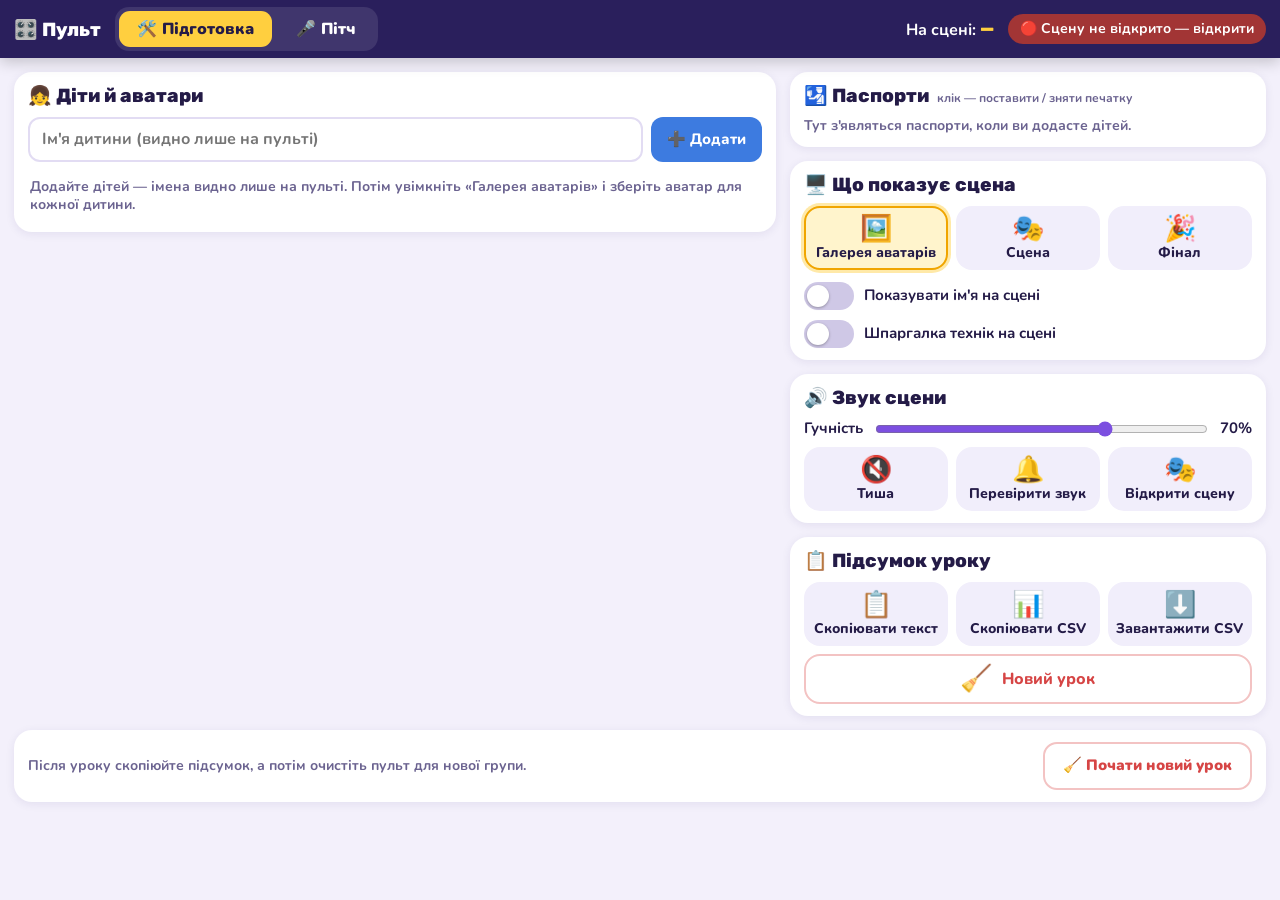
==== commit 313a152b: "Особисті печатки паспорта для кожної дитини - Печатки: 🔵 Спокій · 🟢 Ракета · 🟡 Моє слово · 🟠 Незламн" ====
--- a/pult.html
+++ b/pult.html
@@ -34,6 +34,11 @@
     </section>
 
     <div class="side">
+      <section class="card passports">
+        <h2>🛂 Паспорти <small>клік — поставити / зняти печатку</small></h2>
+        <div id="passport-table"></div>
+      </section>
+
       <section class="card">
         <h2>🖥️ Що показує сцена</h2>
         <div class="btn-row three" id="modes">
@@ -112,7 +117,7 @@
           <button class="btn big pink" data-fx="applause" type="button"><span class="e">👏</span>Оплески</button>
           <button class="btn big pink" data-fx="star" type="button"><span class="e">🌟</span>Незбивний момент</button>
         </div>
-        <button id="p-stamp" class="btn wide stamp-btn" type="button" style="--ink:#c2185b"><span class="e">💡</span><span id="p-stamp-label">Печатка «Винахідник»</span></button>
+        <div id="p-stamps" class="p-stamps"></div>
       </section>
     </div>
 
--- a/css/pult.css
+++ b/css/pult.css
@@ -152,9 +152,33 @@
 .pick .lbl { font-size: 10.5px; line-height: 1.1; text-align: center; letter-spacing: -.1px; max-width: 100%; }
 .colors .pick, .pets .pick { padding-left: 1px; padding-right: 1px; }
 .kid-editor textarea { width: 100%; border: 2px solid var(--line); border-radius: 12px; padding: 8px 10px; resize: vertical; font-size: 16px; }
-.stamp-picks { display: flex; flex-wrap: wrap; gap: 6px; }
-.stamp-pick { border: 2px solid var(--line); background: #fff; border-radius: 20px; padding: 6px 12px; cursor: pointer; font-weight: 800; font-size: 14px; }
-.stamp-pick.on { border-color: var(--ink); color: var(--ink); background: color-mix(in srgb, var(--ink) 12%, white); }
+/* ---------- паспорти: таблиця печаток ---------- */
+.card h2 small { font: 700 12px var(--font-main); color: var(--muted); margin-left: 4px; }
+.passports .empty { color: var(--muted); font-size: 14px; }
+.pp-table { display: flex; flex-direction: column; gap: 3px; }
+.pp-row { display: grid; grid-template-columns: minmax(0, 1fr) repeat(5, 56px); gap: 4px; align-items: center; border-radius: 10px; padding: 1px 2px; }
+.pp-row.live { background: var(--sel-bg); }
+.pp-head { align-items: end; padding-bottom: 4px; border-bottom: 2px solid var(--line); margin-bottom: 2px; }
+.pp-col { display: flex; flex-direction: column; align-items: center; gap: 2px; }
+.pp-e { font-size: 18px; line-height: 1; }
+.pp-l { font-size: 9.5px; font-weight: 800; color: var(--ink); white-space: nowrap; letter-spacing: -.1px; }
+.pp-all { border: 1.5px solid var(--ink); background: #fff; color: var(--ink); border-radius: 8px; font-size: 11px; font-weight: 900; padding: 2px 0; width: 100%; cursor: pointer; }
+.pp-all:hover { background: color-mix(in srgb, var(--ink) 12%, white); }
+.pp-all:disabled { border-color: var(--line); color: var(--muted); cursor: default; background: #fff; }
+.pp-kid { display: flex; align-items: center; gap: 6px; min-width: 0; }
+.pp-mini { width: 22px; height: 30px; flex: none; }
+.pp-mini svg { width: 100%; height: 100%; }
+.pp-name { font-size: 14px; font-weight: 800; white-space: nowrap; overflow: hidden; text-overflow: ellipsis; }
+.pp-cell {
+  height: 30px; border-radius: 9px; border: 2px solid #e4e1ee; background: #f1f0f5; cursor: pointer;
+  font-size: 15px; line-height: 1; filter: grayscale(1); opacity: .55; transition: background .15s;
+}
+.pp-cell:hover { opacity: .85; border-color: #c9c4dc; }
+.pp-cell.on { filter: none; opacity: 1; background: var(--ink); border-color: var(--ink); color: #fff; font-weight: 900; font-size: 17px; }
+
+/* анімація штампа на пульті */
+.stamped { animation: stamp-press .45s cubic-bezier(.3, 1.5, .5, 1); }
+@keyframes stamp-press { 0% { transform: scale(1.7) rotate(-14deg); } 60% { transform: scale(.9) rotate(3deg); } 100% { transform: none; } }
 .ed-actions { display: flex; gap: 8px; margin-top: 12px; flex-wrap: wrap; }
 .ed-actions .btn-inline { padding: 12px 18px; font-size: 16px; }
 
@@ -219,8 +243,21 @@
 .q-btn { border: 2px solid var(--line); background: #fff; border-radius: 12px; padding: 7px 10px; cursor: pointer; text-align: left; font-size: 14px; font-weight: 700; }
 .q-btn:hover { border-color: var(--violet); }
 .react-card { flex: none; }
-.stamp-btn { background: #fff; border-color: var(--line); }
-.stamp-btn.on { background: color-mix(in srgb, var(--ink) 15%, white); border-color: var(--ink); color: var(--ink); }
+/* рядок печаток поточної дитини */
+.p-stamps { display: grid; grid-template-columns: repeat(4, minmax(0, 1fr)) minmax(0, 1.7fr); gap: 6px; margin-top: 8px; }
+.pstamp {
+  position: relative; min-height: 62px; border-radius: 14px; border: 2px solid #e4e1ee; background: #f4f3f8; cursor: pointer;
+  display: flex; flex-direction: column; align-items: center; justify-content: center; gap: 2px; padding: 4px 2px; color: var(--muted);
+}
+.pstamp .e { font-size: 20px; line-height: 1; filter: grayscale(1); opacity: .6; }
+.pstamp .l { font-size: 10.5px; font-weight: 800; line-height: 1.05; text-align: center; }
+.pstamp.main .e { font-size: 30px; }
+.pstamp.main .l { font-size: 14px; }
+.pstamp .ok { position: absolute; top: 3px; right: 5px; font-size: 13px; font-weight: 900; }
+.pstamp:hover { border-color: #c9c4dc; }
+.pstamp.on { background: var(--ink); border-color: var(--ink); color: #fff; }
+.pstamp.on .e { filter: none; opacity: 1; }
+.pstamp:disabled { opacity: .45; cursor: not-allowed; }
 
 .check-card { flex: 1; min-height: 0; display: flex; flex-direction: column; }
 .check-card h3 { margin: 0 0 8px; font: 800 17px var(--font-title); }
